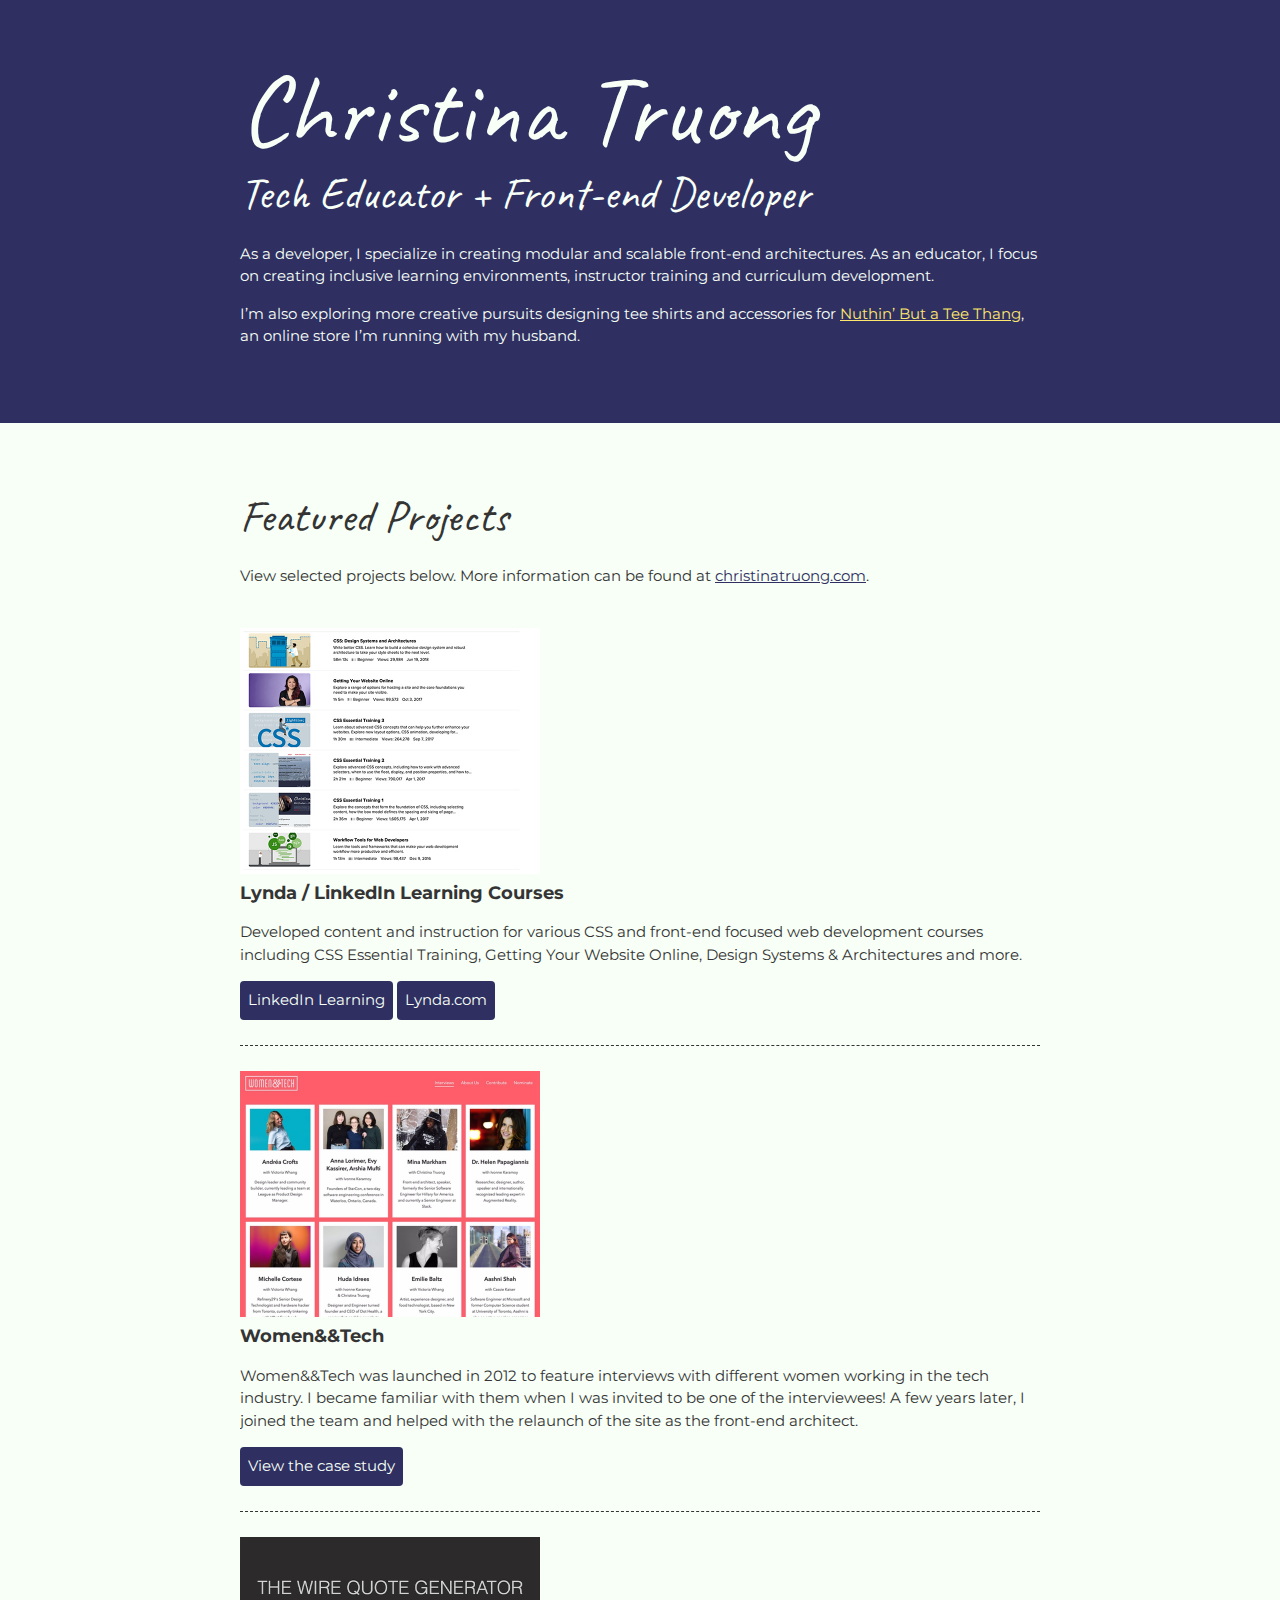
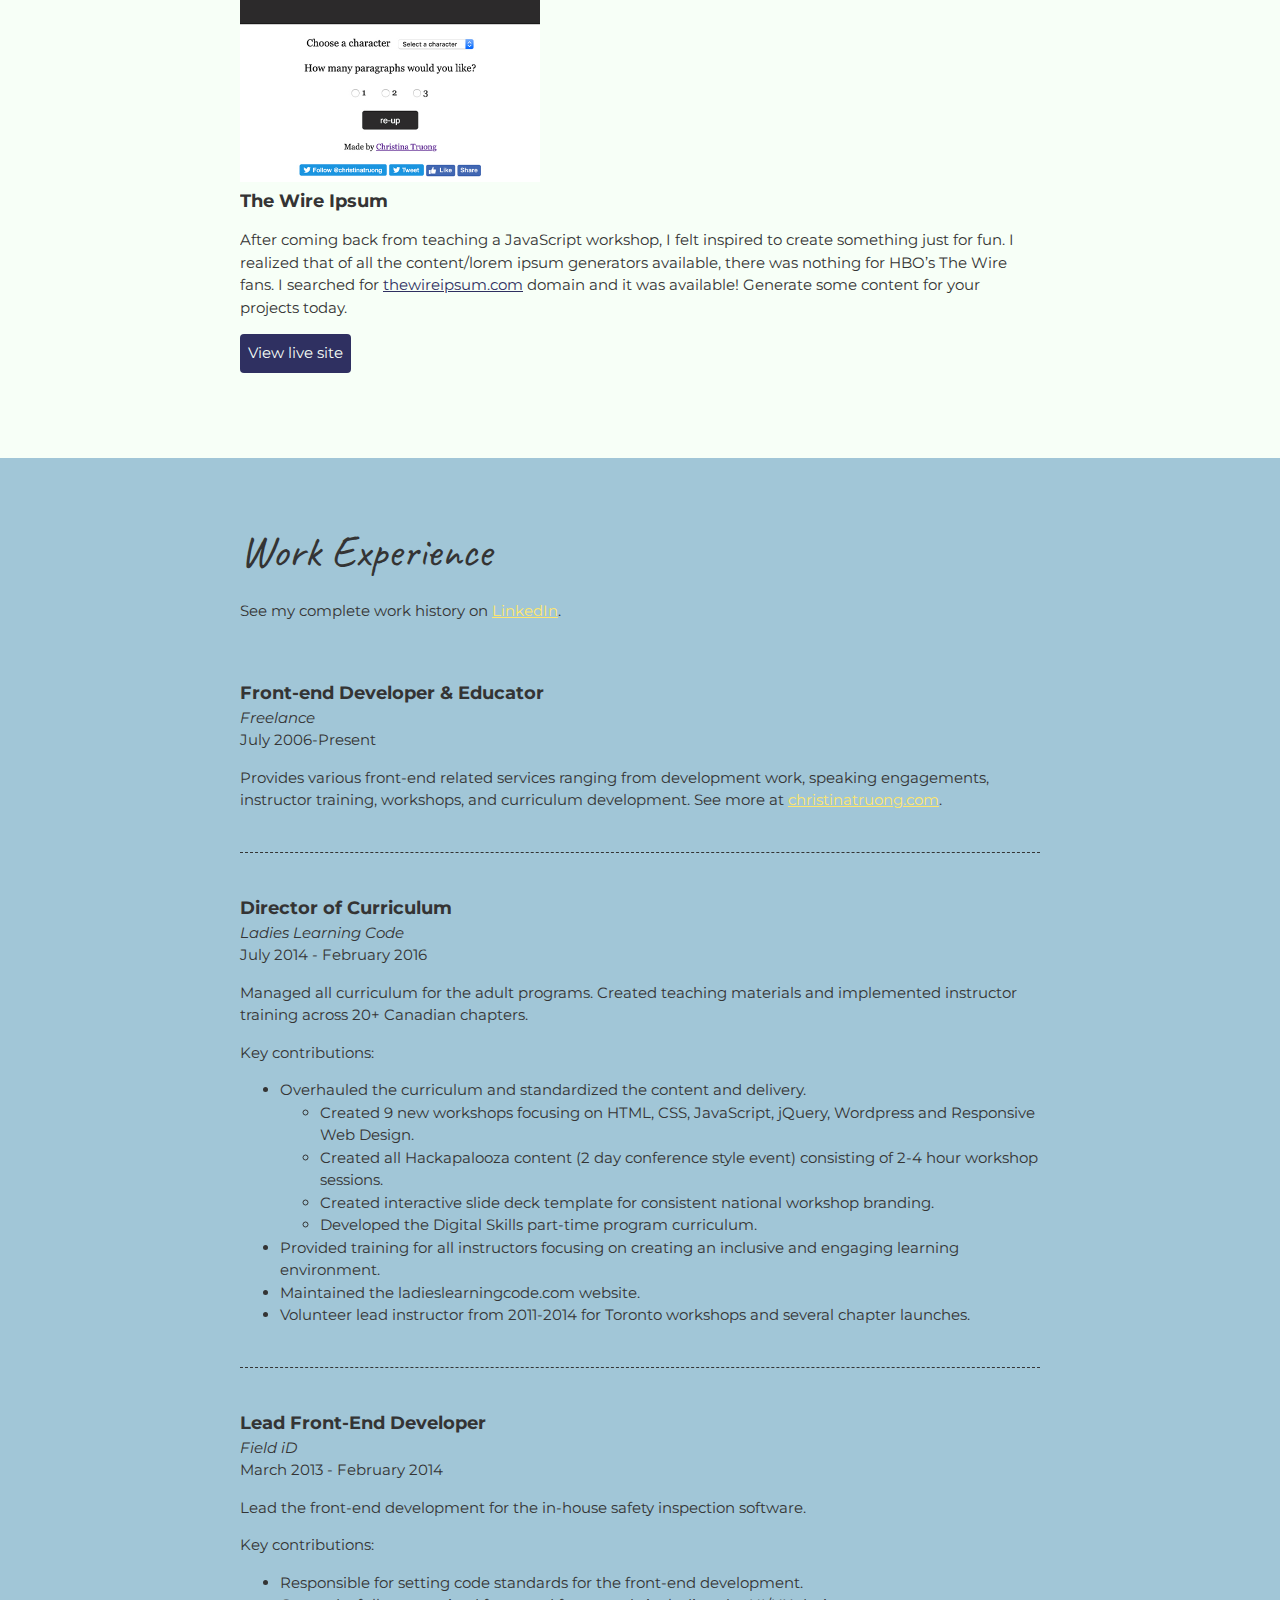
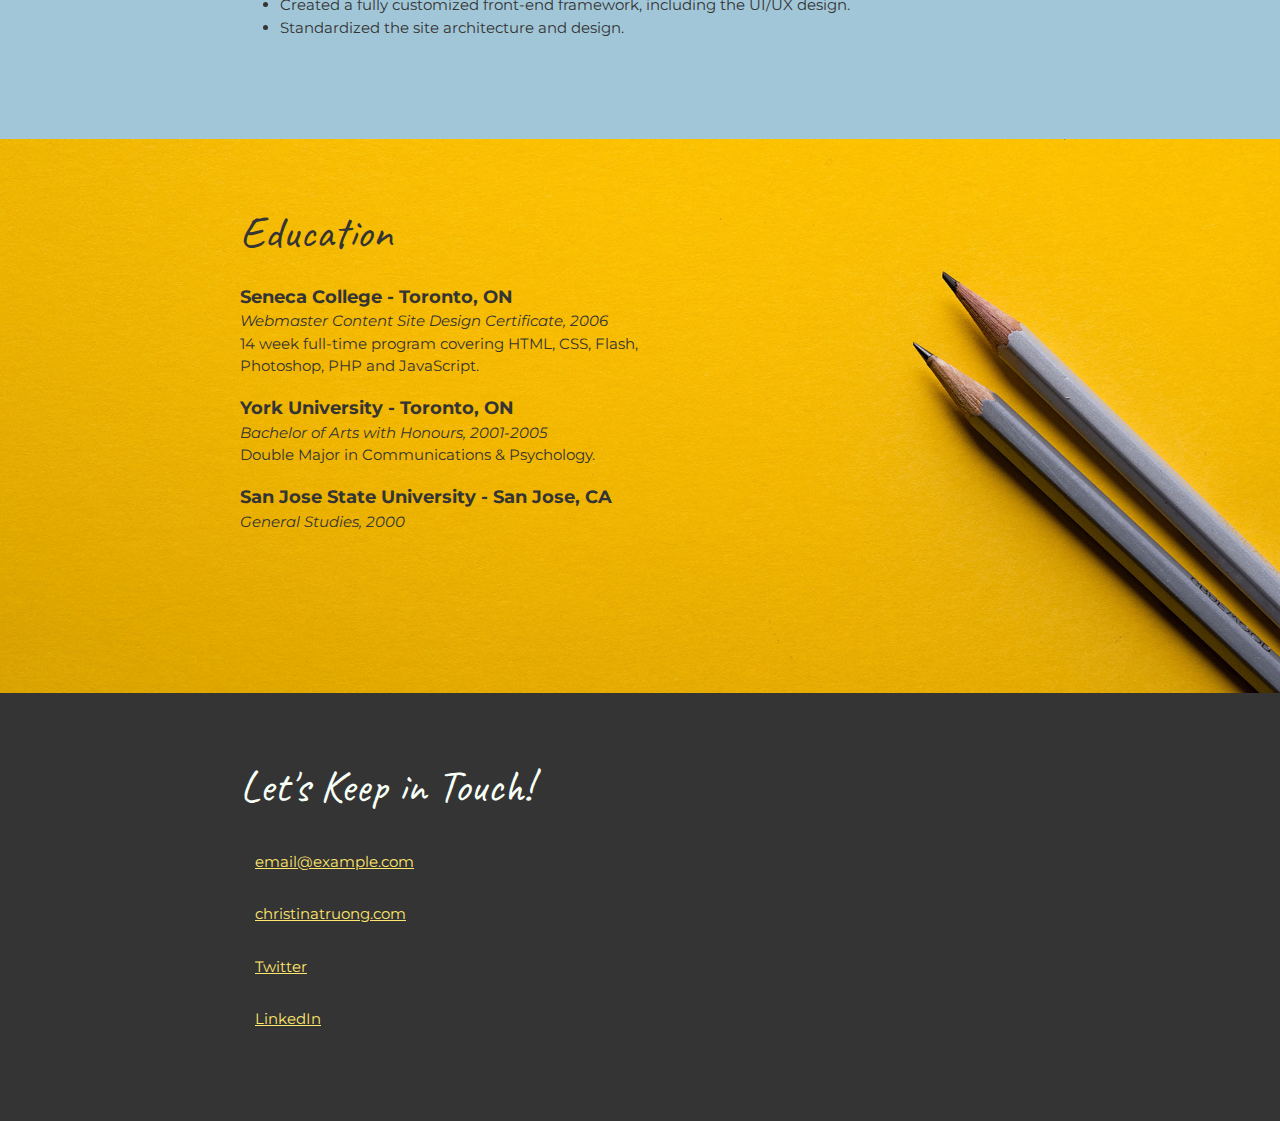
==== index.html @ 7db4d0cf "CSS Challenge" ====
<!DOCTYPE html>
<html lang="en">
  <head>
    <meta charset="UTF-8">
    <meta name="viewport" content="width=device-width, initial-scale=1.0">
    <title>Christina Truong, Tech Educator + Front-end Developer</title>
    <link href="https://fonts.googleapis.com/css?family=Caveat|Montserrat:400,600&display=swap" rel="stylesheet">
    <link rel="stylesheet" href="css/styles.css">
  </head>
  <body>
    <main>
      <!-- ***************  ABOUT / PROFILE  **************** -->
      <header>
        <div class="content-wrap">
          <h1>Christina Truong</h1>
          <h2>Tech Educator + Front-end Developer</h2>

          <p>As a developer, I specialize in creating modular and scalable front-end architectures. As an educator, I focus on creating inclusive learning environments, instructor training and curriculum development.</p>
          <p>I’m also exploring more creative pursuits designing tee shirts and accessories for <a href="http://teethang.com" target="_blank">Nuthin’ But a Tee Thang</a>, an online store I’m running with my husband.</p>
        </div>
      </header>

      <!-- ************ PROJECTS / PORTFOLIO  ************** -->
      <section class="projects">
        <div class="content-wrap divider">
          <h2>Featured Projects</h2>
          <p>View selected projects below. More information can be found at <a href="http://christinatruong.com">christinatruong.com</a>.</p>

          <!-- Project 1 -->
          <section class="project-item">
            <img src="images/project-courses.jpg" alt="Lynda & LinkedIn Learning course list">
            <h3>Lynda / LinkedIn Learning Courses</h3>
            <p>Developed content and instruction for various CSS and front-end focused web development courses including CSS Essential Training, Getting Your Website Online, Design Systems & Architectures and more.</p>
            <a class="btn" href="https://www.linkedin.com/learning/instructors/christina-truong?u=2125562" target="_blank">LinkedIn Learning</a>
            <a class="btn" href="https://www.lynda.com/Christina-Truong/7842227-1.html">Lynda.com</a>
          </section>

          <!-- Project 2 -->
          <section class="project-item">
            <img src="images/project-women-tech.jpg" alt="Women and Tech website">
            <h3>Women&&Tech</h3>
            <p>Women&&Tech was launched in 2012 to feature interviews with different women working in the tech industry. I became familiar with them when I was invited to be one of the interviewees! A few years later, I joined the team and helped with the relaunch of the site as the front-end architect.</p>
            <a class="btn" href="http://christinatruong.com/projects/women-and-tech-redesign.html" target="_blank">View the case study</a>
          </section>

          <!-- Project 3 -->
          <section class="project-item">
            <img src="images/project-wire-ipsum.jpg" alt="The Wire Ipsum website">
            <h3>The Wire Ipsum</h3>
            <p>After coming back from teaching a JavaScript workshop, I felt inspired to create something just for fun. I realized that of all the content/lorem ipsum generators available, there was nothing for HBO’s The Wire fans. I searched for <a href="http://thewireipsum.com" target="_blank">thewireipsum.com</a> domain and it was available! Generate some content for your projects today.</p>
            <a class="btn" href="http://thewireipsum.com" target="_blank">View live site</a>
          </section>
        </div>
      </section>

      <!-- ****************  WORK EXPERIENCE  ******************** -->
      <section class="work-experience">
        <div class="content-wrap item-details divider">
          <h2>Work Experience</h2>
          <p>See my complete work history on <a href="https://www.linkedin.com/in/christinatruong/">LinkedIn</a>.</p>

          <!-- Job 1 -->
          <section class="job-item">
            <div class="job-details">
              <h3>Front-end Developer & Educator</h3>
              <p>Freelance</p>
              <p>July 2006-Present</p>
            </div>
            <div class="job-summary">
              <p>Provides various front-end related services ranging from development work, speaking engagements, instructor training, workshops, and curriculum development. See more at  <a href="http://christinatruong.com">christinatruong.com</a>.</p>
            </div>
          </section>

          <!-- Job 2 -->
          <section class="job-item">
            <div class="job-details">
              <h3>Director of Curriculum</h3>
              <p>Ladies Learning Code</p>
              <p>July 2014 - February 2016</p>
            </div>
            <div class="job-summary">
              <p>Managed all curriculum for the adult programs. Created teaching materials and implemented instructor training across 20+ Canadian chapters.</p>
              <p>Key contributions:</p>
              <ul>
                <li>Overhauled the curriculum and standardized the content and delivery.
                  <ul>
                    <li>Created 9 new workshops focusing on HTML, CSS, JavaScript, jQuery, Wordpress and Responsive Web Design.</li>
                    <li>Created all Hackapalooza content (2 day conference style event) consisting of 2-4 hour workshop sessions.</li>
                    <li>Created interactive slide deck template for consistent national workshop branding.</li>
                    <li>Developed the Digital Skills part-time program curriculum.</li>
                  </ul>
                </li>
                <li>Provided training for all instructors focusing on creating an inclusive and engaging learning environment.</li>
                <li>Maintained the ladieslearningcode.com website.</li>
                <li>Volunteer lead instructor from 2011-2014 for Toronto workshops and several chapter launches.</li>
              </ul>
            </div>
          </section>

          <!-- Job 3 -->
          <section class="job-item">
            <div class="job-details">
              <h3>Lead Front-End Developer</h3>
              <p>Field iD</p>
              <p>March 2013 - February 2014</p>
            </div>
            <div class="job-summary">
              <p>Lead the front-end development for the in-house safety inspection software.</p>
              <p>Key contributions:</p>
              <ul>
                <li>Responsible for setting code standards for the front-end development.</li>
                <li>Created a fully customized front-end framework, including the UI/UX design.</li>
                <li>Standardized the site architecture and design.</li>
              </ul>
            </div>
          </section>
        </div>
      </section>

      <!-- *************  EDUCATION & CERTIFICATIONS *********** -->
      <section class="education">
        <div class="content-wrap item-details">
          <h2>Education</h2>

          <section>
            <h3>Seneca College - Toronto, ON</h3>
            <p>Webmaster Content Site Design Certificate, 2006</p>
            <p>14 week full-time program covering HTML, CSS, Flash, Photoshop, PHP and JavaScript.</p>
          </section>

          <section>
            <h3>York University - Toronto, ON</h3>
            <p>Bachelor of Arts with Honours, 2001-2005</p>
            <p>Double Major in Communications & Psychology.</p>
          </section>

          <section>
            <h3>San Jose State University - San Jose, CA</h3>
            <p>General Studies, 2000</p>
          </section>
        </div>
      </section>

      <!-- ************  CONTACT INFO / SOCIAL MEDIA  ************ -->
      <footer>
        <div class="content-wrap">
          <h2>Let's Keep in Touch!</h2>

          <!-- Social media and contact links. Add or remove any networks. -->
          <ul class="contact-list">
            <li><a href="mailto:email@example.com">email@example.com</a></li>
            <li><a href="http://christinatruong.com" target="_blank">christinatruong.com</a></li>
            <li><a href="http://twitter.com/christinatruong" target="_blank">Twitter</a></li>
            <li><a href="#" target="_blank">LinkedIn</a></li>
          </ul>
        </div>
      </footer>
    </main>
  </body>
</html>
---- css/styles.css ----
/*
COLOR PALETTE
https://coolors.co/f7fff7-343434-2f3061-ffe66d-a1c6d7
#F7FFF7 - almost white
#343434 - dark gray - almost black
#2F3061 - blue dark
#FFE66D - yellow
#A1C6D7 - blue light
*/


/* Global styles
------------------------------------*/
html {
  box-sizing: border-box;
}
*, *:before, *:after {
  box-sizing: inherit;
}

body {
  color: #343434;
  margin: 0;
  padding: 0;
  font-family: 'Montserrat', sans-serif;
  font-size: 15px;
  line-height: 1.5;
}
img {
  width: 300px;
}
a {
  color: #FFE66D;
}
a:hover {
  text-decoration: none;
}
h1 {
  font-size: 100px;
  line-height: 1;
}
h2 {
  font-size: 45px;
}
h1, h2 {
  font-family: 'Caveat', cursive;
  font-weight: 400;
  margin: 0;
}
.content-wrap {
  max-width: 800px;
  width: 85%;
  margin: 0 auto;
  padding: 60px 0;
}
h3 {
  margin-bottom: 0;
}
.item-details h3 + p {
  font-style: italic;
}
.item-details h3 ~ p {
  margin: 0;
}
.divider > section {
  border-bottom: 1px dashed #343434;
  padding: 25px 0;
}
.divider > section:last-of-type {
  border-bottom: none;
}


/* Profile
------------------------------------*/
header {
  background: #2F3061;
  color: #F7FFF7;
}


/* Projects
------------------------------------*/
.projects {
  background: #F7FFF7;
}
.projects a {
  color: #2F3061;
}
.projects .btn {
  color: #F7FFF7;
  background: #2F3061;
  text-decoration: none;
  padding: 8px;
  border-radius: 4px;
  display: inline-block;
}
.projects .btn:hover {
  background: rgba(47, 48, 97, 80%);
}
.project-item {
  overflow: hidden;
}
.project-item h3 {
  margin-top: 0;
}


/* Work Experience
------------------------------------*/
.work-experience {
  background: #A1C6D7;
}



/* Education
------------------------------------*/
.education {
  background-image: url(../images/joanna-kosinska-unsplash.jpg);
  background-size: cover;
  background-position: top right;
  padding-bottom: 100px;
}
.education p {
  width: 60%;
}


/* Contact Info
------------------------------------*/
footer {
  background: #343434;
  color: #F7FFF7;
}
.contact-list {
  list-style-type: none;
  padding: 0;
}
.contact-list a {
  padding: 15px;
  display: inline-block;
}
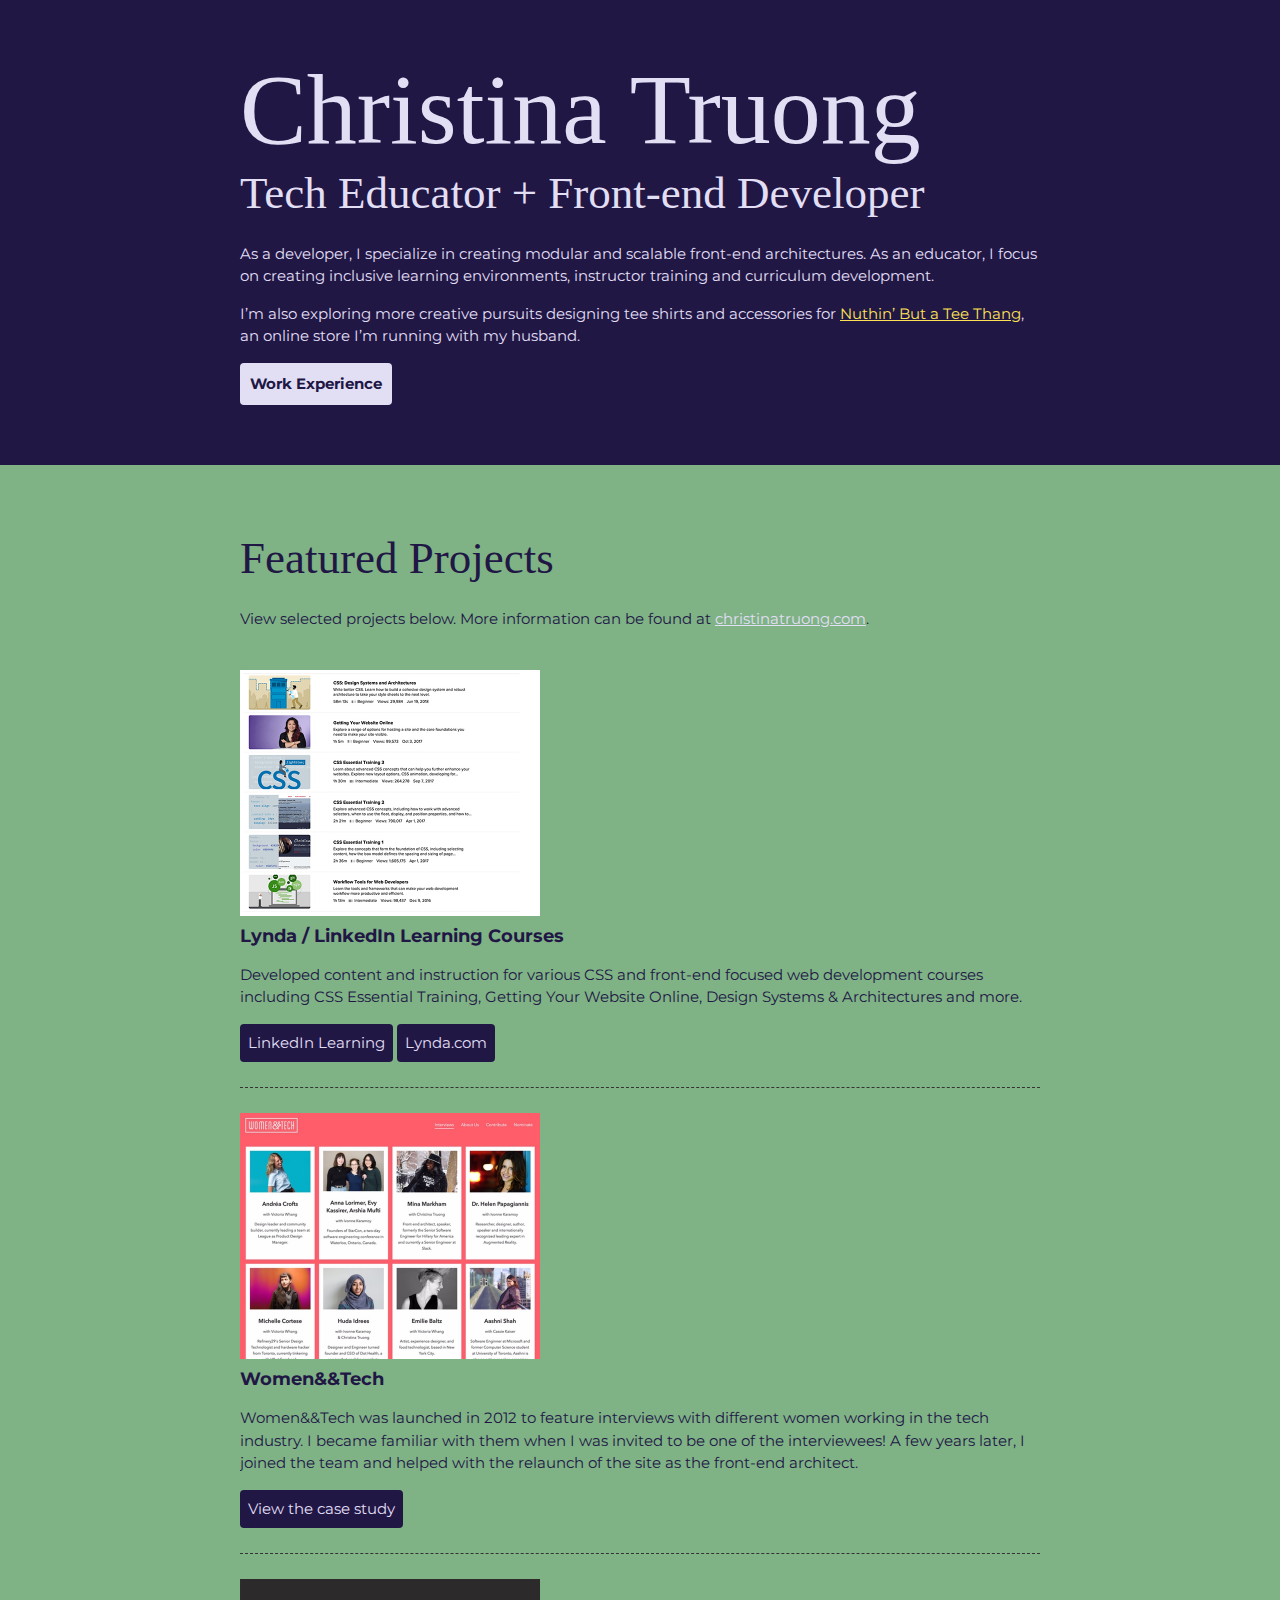
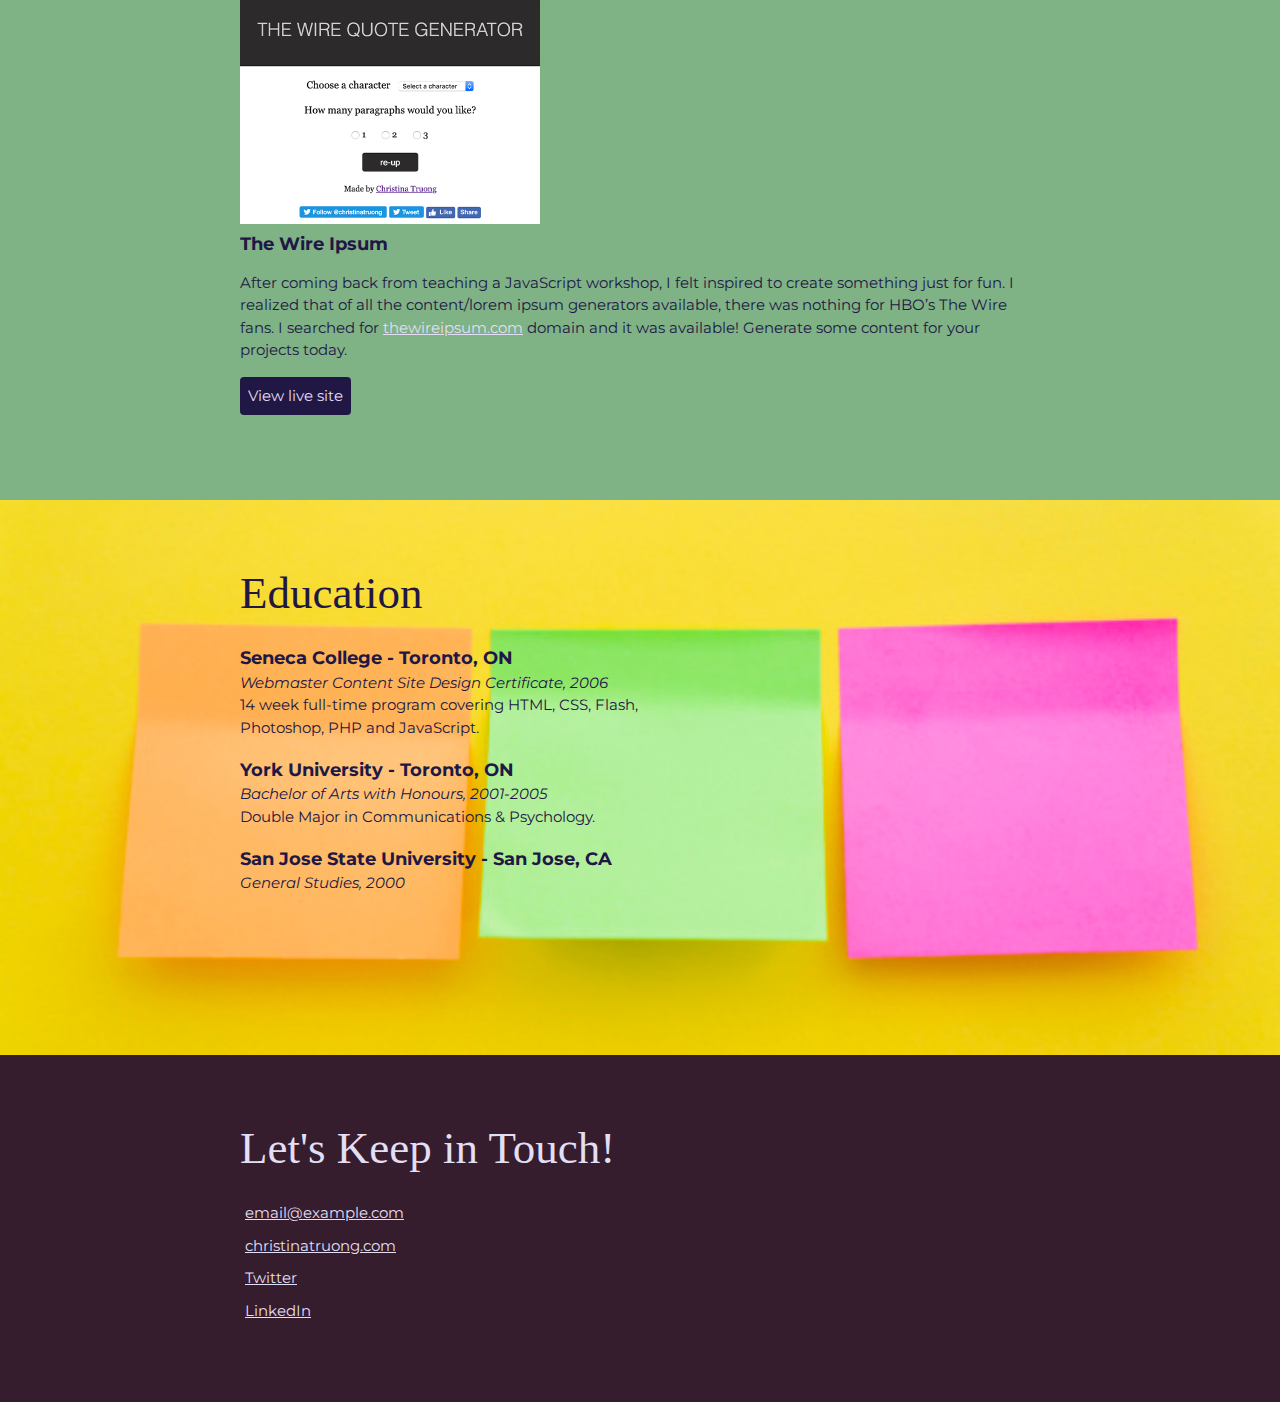
==== commit e5c2728b: "2 New Webpage" ====
--- a/index.html
+++ b/index.html
@@ -17,6 +17,11 @@
 
           <p>As a developer, I specialize in creating modular and scalable front-end architectures. As an educator, I focus on creating inclusive learning environments, instructor training and curriculum development.</p>
           <p>I’m also exploring more creative pursuits designing tee shirts and accessories for <a href="http://teethang.com" target="_blank">Nuthin’ But a Tee Thang</a>, an online store I’m running with my husband.</p>
+          
+          <section class="links">     
+          <a class="btn" href="work%20experience.html" target="_blank">Work Experience</a>    
+          </section>
+            
         </div>
       </header>
 
@@ -53,70 +58,7 @@
         </div>
       </section>
 
-      <!-- ****************  WORK EXPERIENCE  ******************** -->
-      <section class="work-experience">
-        <div class="content-wrap item-details divider">
-          <h2>Work Experience</h2>
-          <p>See my complete work history on <a href="https://www.linkedin.com/in/christinatruong/">LinkedIn</a>.</p>
-
-          <!-- Job 1 -->
-          <section class="job-item">
-            <div class="job-details">
-              <h3>Front-end Developer & Educator</h3>
-              <p>Freelance</p>
-              <p>July 2006-Present</p>
-            </div>
-            <div class="job-summary">
-              <p>Provides various front-end related services ranging from development work, speaking engagements, instructor training, workshops, and curriculum development. See more at  <a href="http://christinatruong.com">christinatruong.com</a>.</p>
-            </div>
-          </section>
-
-          <!-- Job 2 -->
-          <section class="job-item">
-            <div class="job-details">
-              <h3>Director of Curriculum</h3>
-              <p>Ladies Learning Code</p>
-              <p>July 2014 - February 2016</p>
-            </div>
-            <div class="job-summary">
-              <p>Managed all curriculum for the adult programs. Created teaching materials and implemented instructor training across 20+ Canadian chapters.</p>
-              <p>Key contributions:</p>
-              <ul>
-                <li>Overhauled the curriculum and standardized the content and delivery.
-                  <ul>
-                    <li>Created 9 new workshops focusing on HTML, CSS, JavaScript, jQuery, Wordpress and Responsive Web Design.</li>
-                    <li>Created all Hackapalooza content (2 day conference style event) consisting of 2-4 hour workshop sessions.</li>
-                    <li>Created interactive slide deck template for consistent national workshop branding.</li>
-                    <li>Developed the Digital Skills part-time program curriculum.</li>
-                  </ul>
-                </li>
-                <li>Provided training for all instructors focusing on creating an inclusive and engaging learning environment.</li>
-                <li>Maintained the ladieslearningcode.com website.</li>
-                <li>Volunteer lead instructor from 2011-2014 for Toronto workshops and several chapter launches.</li>
-              </ul>
-            </div>
-          </section>
-
-          <!-- Job 3 -->
-          <section class="job-item">
-            <div class="job-details">
-              <h3>Lead Front-End Developer</h3>
-              <p>Field iD</p>
-              <p>March 2013 - February 2014</p>
-            </div>
-            <div class="job-summary">
-              <p>Lead the front-end development for the in-house safety inspection software.</p>
-              <p>Key contributions:</p>
-              <ul>
-                <li>Responsible for setting code standards for the front-end development.</li>
-                <li>Created a fully customized front-end framework, including the UI/UX design.</li>
-                <li>Standardized the site architecture and design.</li>
-              </ul>
-            </div>
-          </section>
-        </div>
-      </section>
-
+      
       <!-- *************  EDUCATION & CERTIFICATIONS *********** -->
       <section class="education">
         <div class="content-wrap item-details">
--- a/css/styles.css
+++ b/css/styles.css
@@ -1,13 +1,12 @@
 /*
 COLOR PALETTE
-https://coolors.co/f7fff7-343434-2f3061-ffe66d-a1c6d7
-#F7FFF7 - almost white
-#343434 - dark gray - almost black
-#2F3061 - blue dark
-#FFE66D - yellow
-#A1C6D7 - blue light
+https://coolors.co/7fb285-0b0033-cbc0ad-ed6b86-361d2e
+#7FB285 - dark sea green
+#211745 - russian violet
+#E2DFF5 - lavender mist
+#ED6B86 - wild watermelon
+#361D2E - dark purple
 */
-
 
 /* Global styles
 ------------------------------------*/
@@ -19,7 +18,7 @@
 }
 
 body {
-  color: #343434;
+  color: #211745; /* russian violet */
   margin: 0;
   padding: 0;
   font-family: 'Montserrat', sans-serif;
@@ -29,8 +28,13 @@
 img {
   width: 300px;
 }
-a {
-  color: #FFE66D;
+
+/* unvisited link */
+a:link {
+  color: #FFE254; /* I changed the shade but stuck with yellow because it contrasts nicely with the background color in the header. I could have also just put #E2DFF5 here and defined the header link color in yellow.  */
+}
+a:visited {
+  color: #FFE254;    
 }
 a:hover {
   text-decoration: none;
@@ -43,7 +47,7 @@
   font-size: 45px;
 }
 h1, h2 {
-  font-family: 'Caveat', cursive;
+  font-family: 'Josefin Sans', cursive;
   font-weight: 400;
   margin: 0;
 }
@@ -74,22 +78,34 @@
 /* Profile
 ------------------------------------*/
 header {
-  background: #2F3061;
-  color: #F7FFF7;
+  background: #211745; /* russian violet */
+  color: #E2DFF5; /* lavender mist */
+}
+.links .btn {
+  color: #211745; /* russian violet */
+  background: #E2DFF5; /* lavender mist */
+  text-decoration: none;
+  font-weight: bold;
+  padding: 10px;
+  border-radius: 4px;
+  display: inline-block;
+}
+.links .btn:hover {
+  background: rgba(47, 48, 97, 80%);
 }
 
 
 /* Projects
 ------------------------------------*/
 .projects {
-  background: #F7FFF7;
+  background: #7FB285; /* dark sea green */
 }
 .projects a {
-  color: #2F3061;
+  color: #E2DFF5; /* lavender mist */
 }
 .projects .btn {
-  color: #F7FFF7;
-  background: #2F3061;
+  color: #E2DFF5; /* lavender mist */
+  background: #211745; /* russian violet */
   text-decoration: none;
   padding: 8px;
   border-radius: 4px;
@@ -109,7 +125,25 @@
 /* Work Experience
 ------------------------------------*/
 .work-experience {
-  background: #A1C6D7;
+  background: #ED6B86; /* wild watermelon */
+}
+.work-experience a {
+  color: #E2DFF5; /* lavender mist */
+}
+.work-experience a {
+  color: #E2DFF5; /* lavender mist */
+}
+.work-experience .btn {
+  color: #E2DFF5; /* lavender mist */
+  background: #211745; /* russian violet */
+  text-decoration: none;
+  padding: 10px;
+  border-radius: 4px;
+  display: inline-block;
+  margin-bottom: 20px;
+}
+.work-experience .btn:hover {
+  background: rgba(47, 48, 97, 80%);
 }
 
 
@@ -117,9 +151,9 @@
 /* Education
 ------------------------------------*/
 .education {
-  background-image: url(../images/joanna-kosinska-unsplash.jpg);
-  background-size: cover;
-  background-position: top right;
+  background-image: url(../images/post-its-three-colors.jpg);
+  background-size:  cover;
+  background-position: center;
   padding-bottom: 100px;
 }
 .education p {
@@ -130,14 +164,15 @@
 /* Contact Info
 ------------------------------------*/
 footer {
-  background: #343434;
-  color: #F7FFF7;
+  background: #361D2E; /* dark purple */
+  color: #E2DFF5; /* lavender mist */
 }
 .contact-list {
   list-style-type: none;
   padding: 0;
 }
 .contact-list a {
-  padding: 15px;
+  padding: 5px;
   display: inline-block;
+    color: #E2DFF5; /* lavender mist */
 }
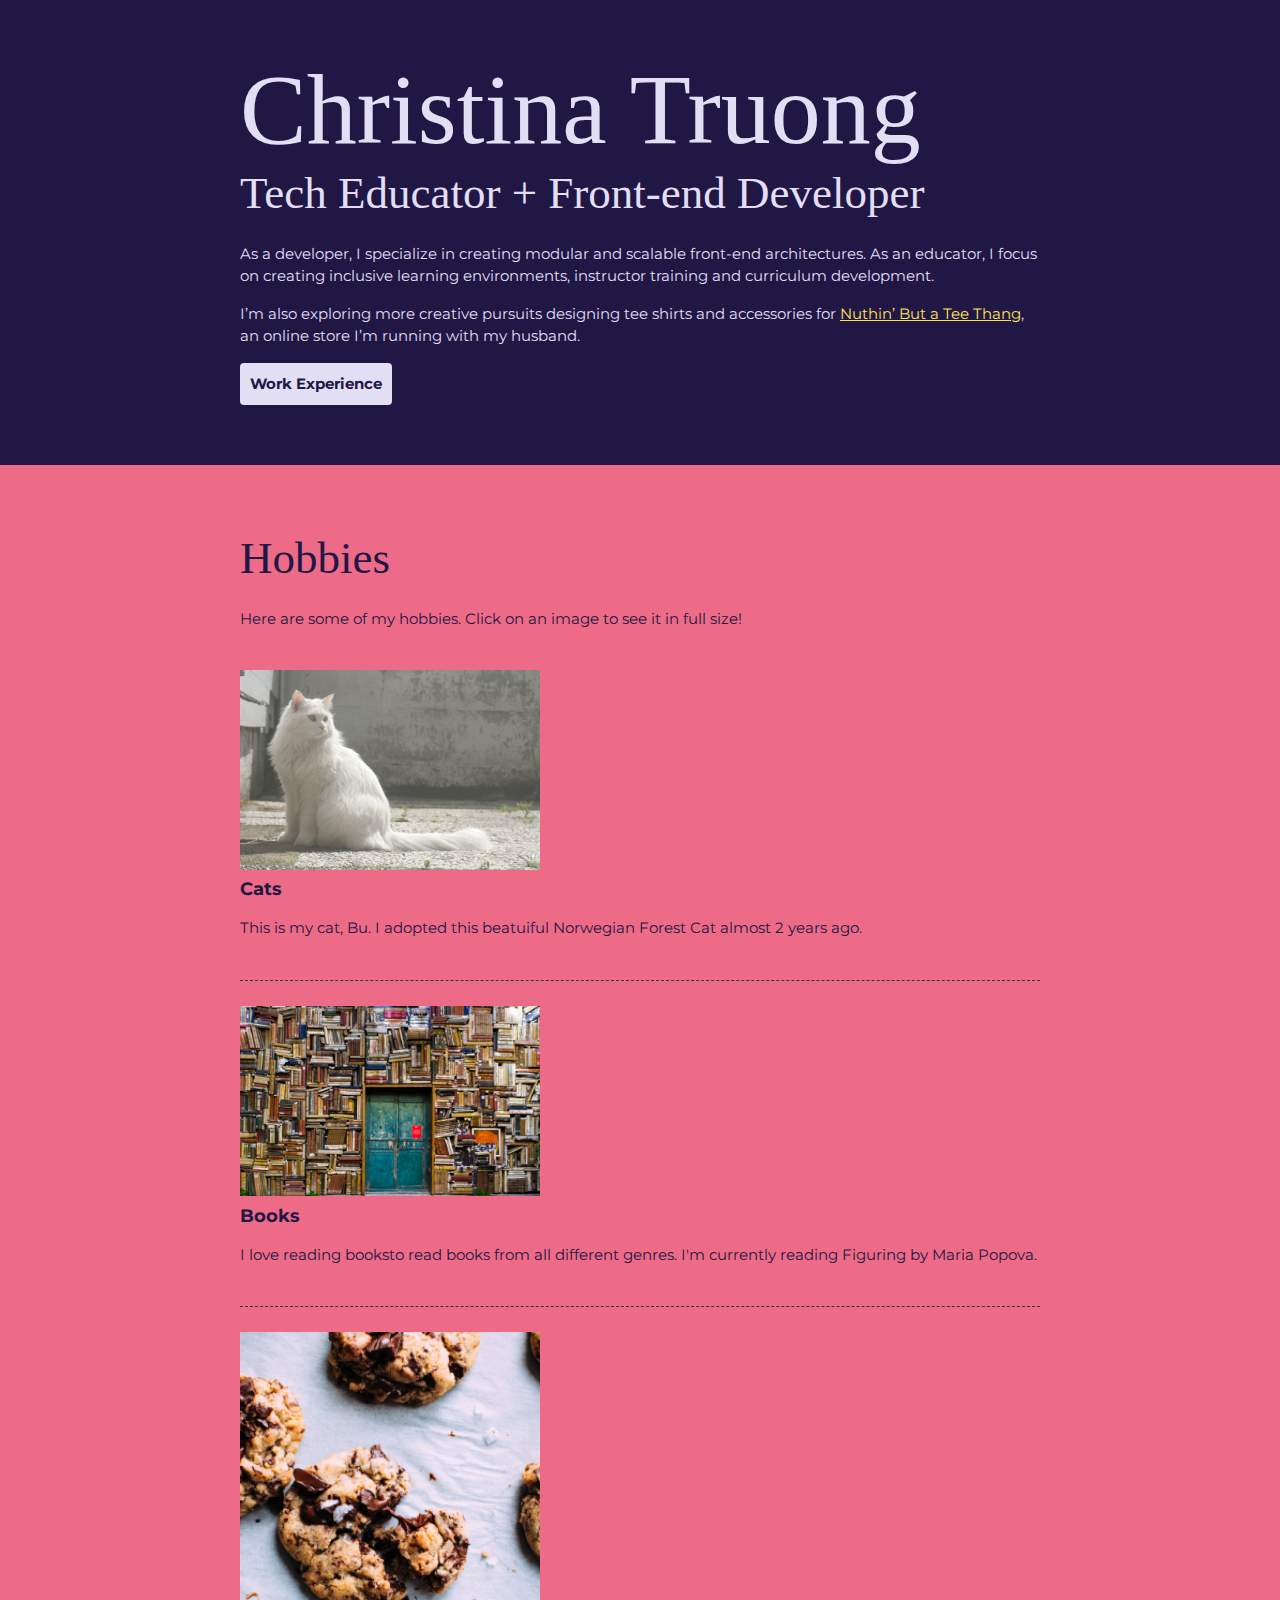
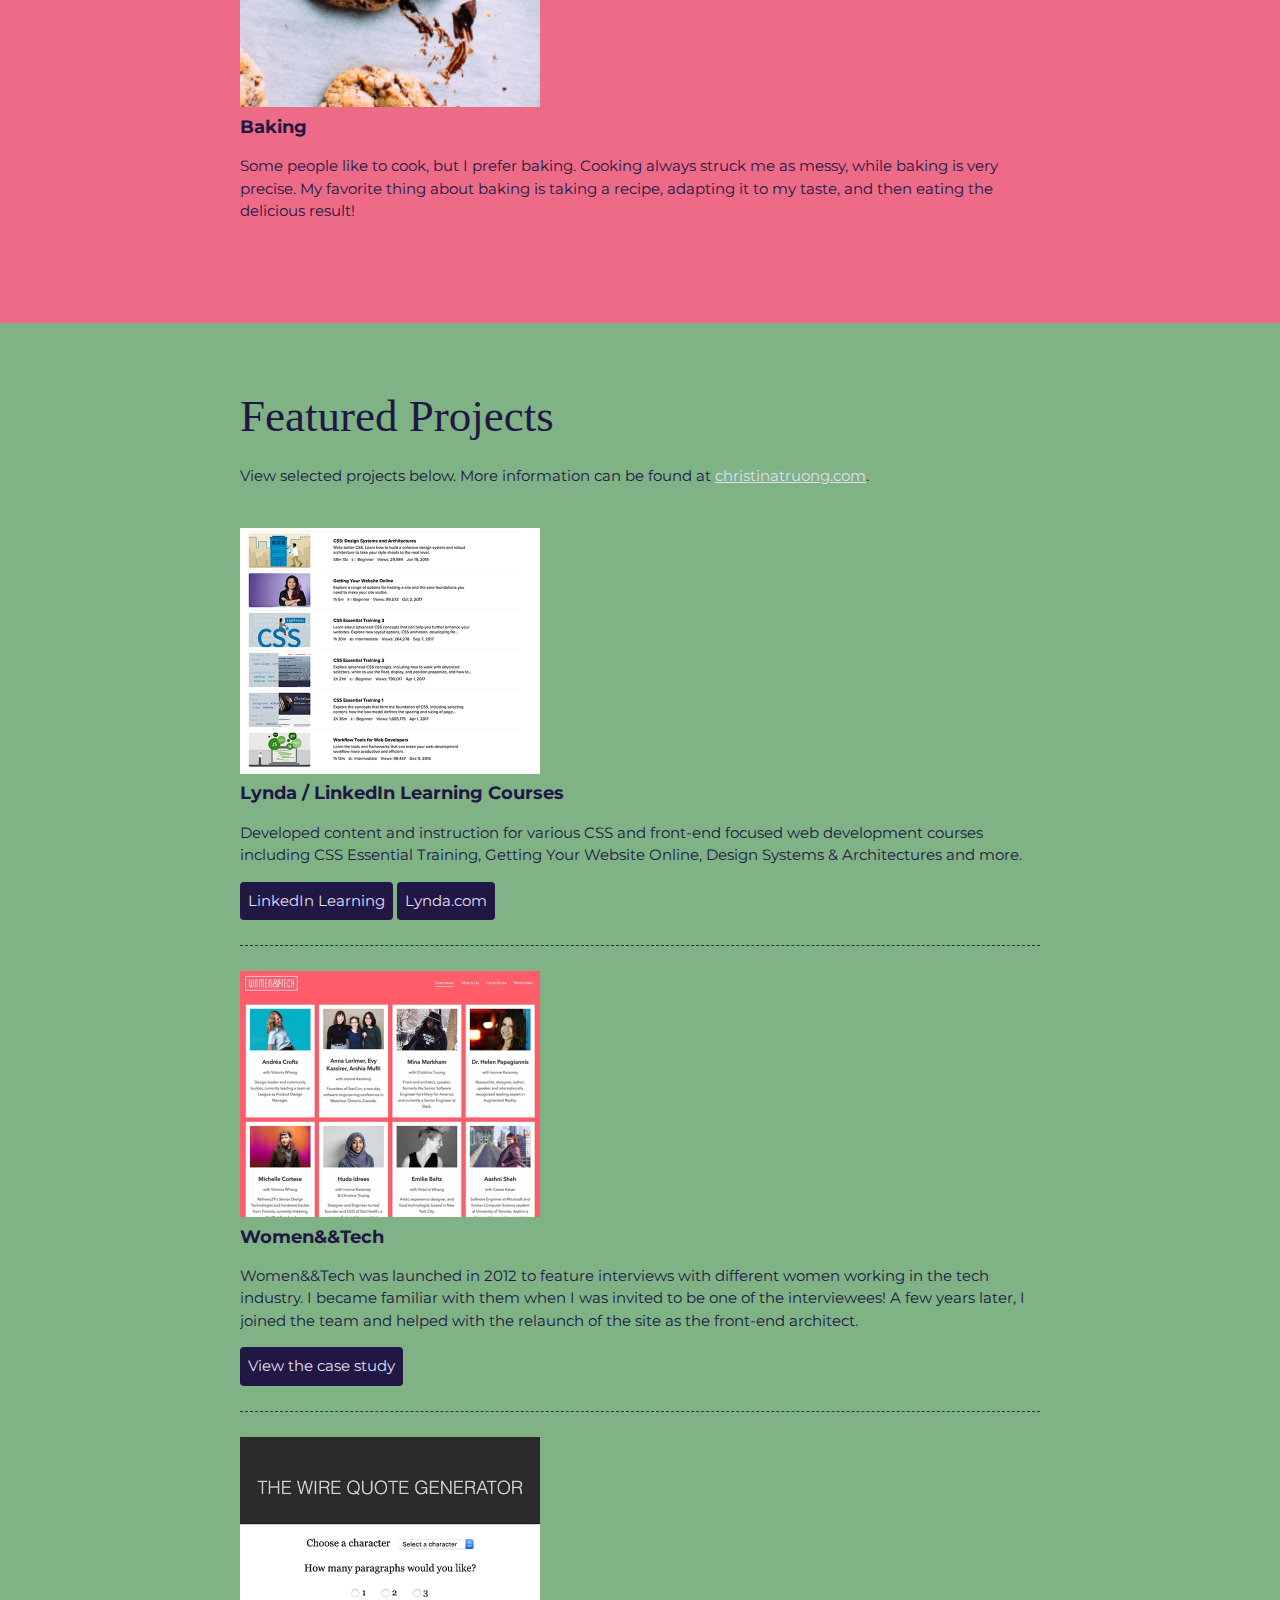
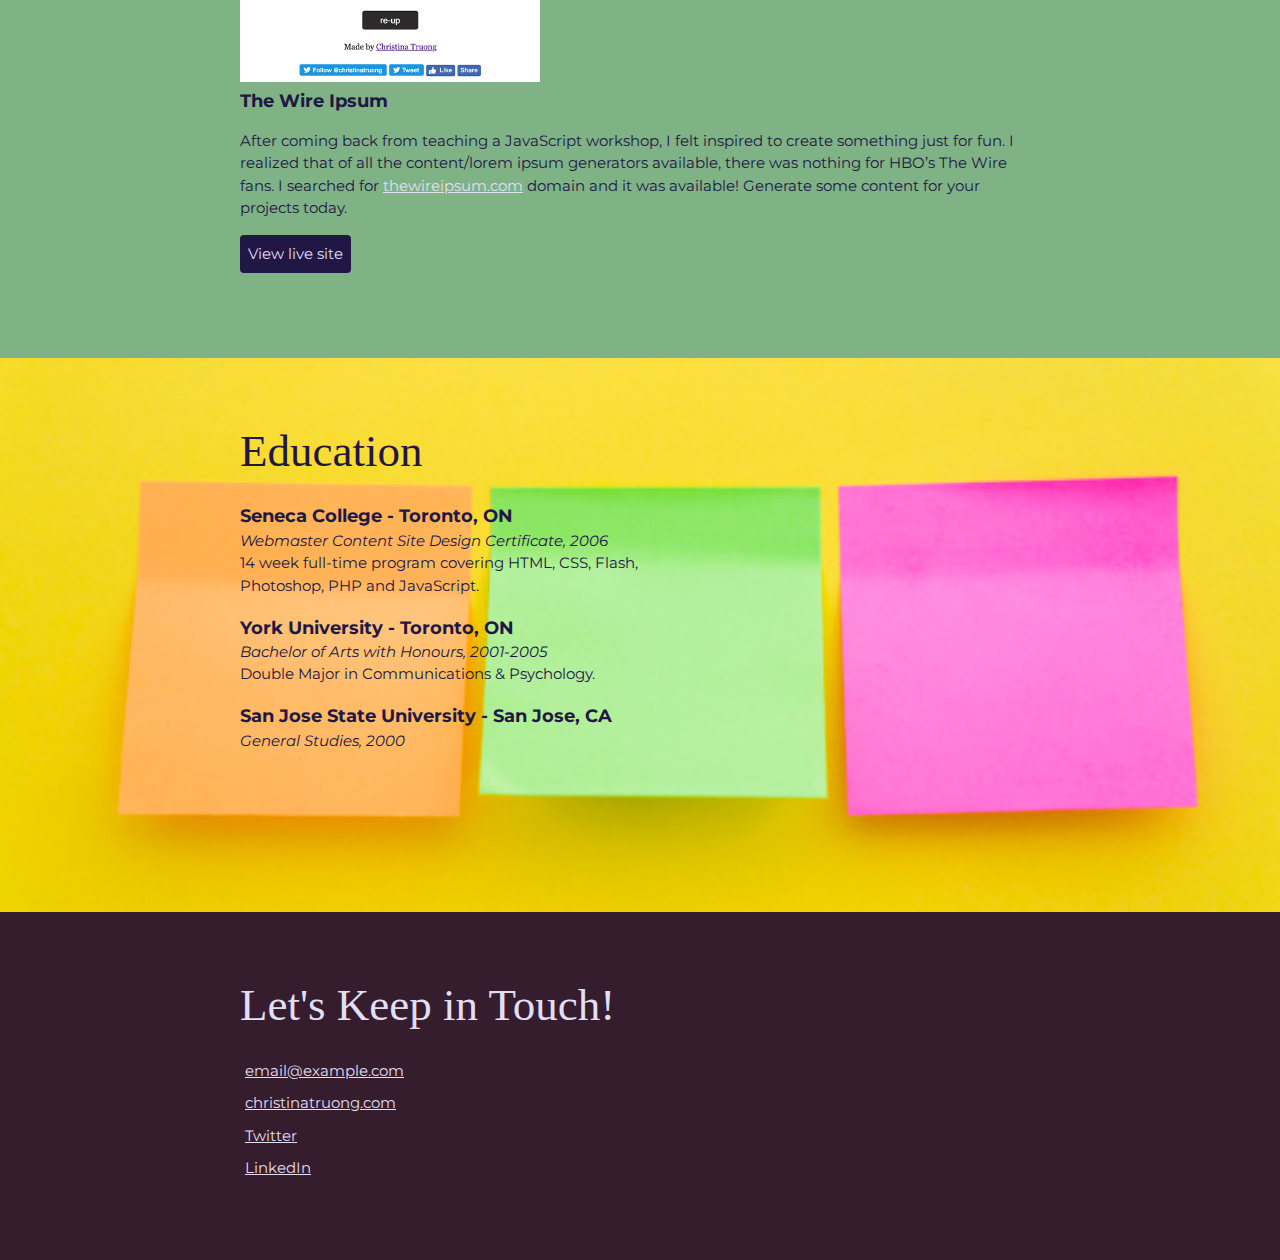
==== commit eaa493f9: "3 Image gallery" ====
--- a/index.html
+++ b/index.html
@@ -24,7 +24,39 @@
             
         </div>
       </header>
+        
+    <!-- ************ HOBBIES / THUMBNAILS  ************** -->
+          <section class="hobbies">
+            <div class="content-wrap divider">
+              <h2>Hobbies</h2>
+              <p>Here are some of my hobbies. Click on an image to see it in full size!</p>
 
+          <!-- Hobby 1 -->
+          <section class="hobby-item">
+            <a href="Bu.html">  
+            <img src="images/Bu.png" alt="My cat Bu"> </a>
+            <h3>Cats</h3>
+            <p>This is my cat, Bu. I adopted this beatuiful Norwegian Forest Cat almost 2 years ago.</p>
+          </section>
+                
+            <!-- Hobby 2 -->
+          <section class="hobby-item">
+            <a href="Books.html">
+            <img src="images/book-wall.png" alt="Blue door in a book-covered wall"></a>
+            <h3>Books</h3>
+            <p>I love reading booksto read books from all different genres. I'm currently reading Figuring by Maria Popova.</p>
+          </section>
+                
+            <!-- Hobby 3 -->
+          <section class="hobby-item">
+            <a href="Baking.html">
+                <img src="images/chocolate-chip-cookies.png" alt="Chocolate chip cookies"></a>
+            <h3>Baking</h3>
+            <p>Some people like to cook, but I prefer baking. Cooking always struck me as messy, while baking is very precise. My favorite thing about baking is taking a recipe, adapting it to my taste, and then eating the delicious result!</p>
+          </section>      
+        </div>
+      </section>
+            
       <!-- ************ PROJECTS / PORTFOLIO  ************** -->
       <section class="projects">
         <div class="content-wrap divider">
--- a/css/styles.css
+++ b/css/styles.css
@@ -94,6 +94,41 @@
   background: rgba(47, 48, 97, 80%);
 }
 
+/* Hobbies / Thumbnails
+------------------------------------*/
+.hobbies {
+  background: #ED6B86; /* wild watermelon */
+}
+.hobby-item {
+  overflow: hidden;
+}
+.hobby-item h3 {
+  margin-top: 0;
+}
+.hobby-item a {
+  color: #E2DFF5; /* lavender mist */
+}
+.hobby-item .btn {
+  color: #E2DFF5; /* lavender mist */
+  background: #211745; /* russian violet */
+  text-decoration: none;
+  padding: 10px;
+  border-radius: 4px;
+  display: inline-block;
+  margin-bottom: 20px;
+}
+.hobby-item .btn:hover {
+  background: rgba(47, 48, 97, 80%);
+}
+
+.ImageBig{
+  height: auto;
+  width: auto;
+  display: block;
+  margin-left: auto;
+  margin-right: auto;
+  width: 50%;
+}
 
 /* Projects
 ------------------------------------*/
